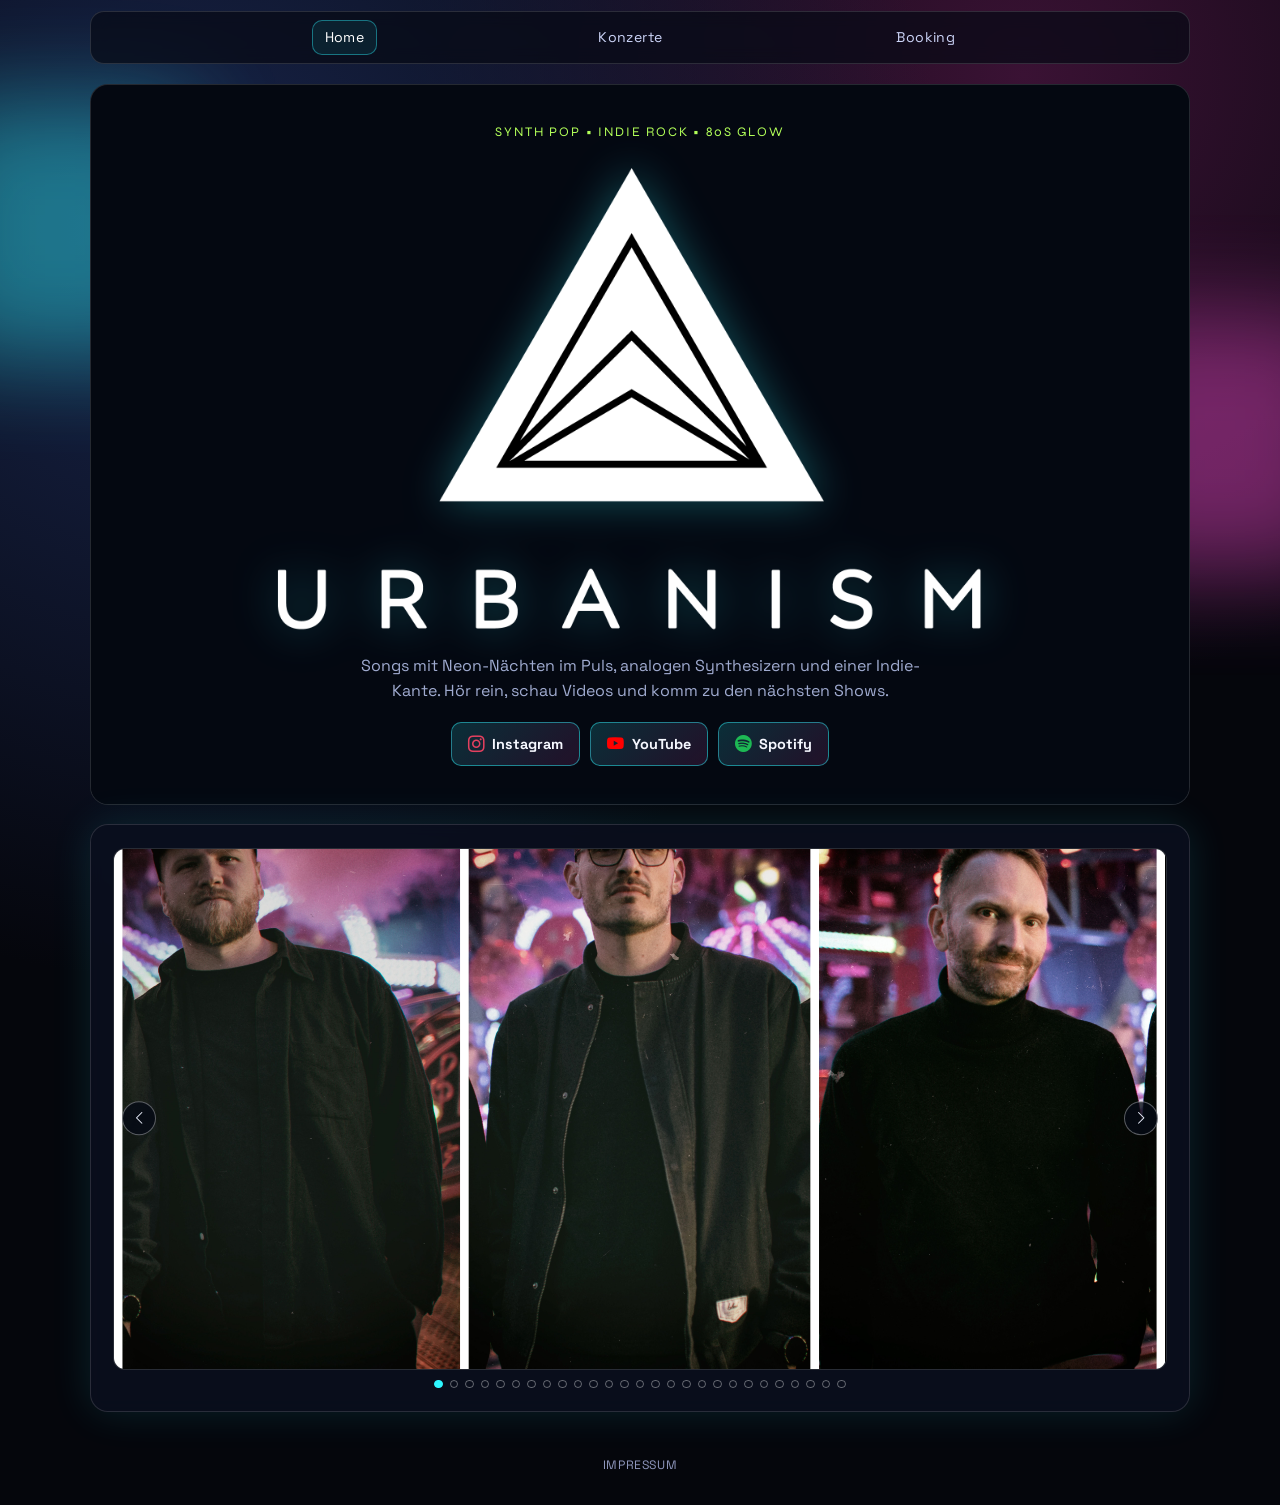
==== index.html @ 50b52d76 "feat: static website now" ====
<!doctype html>
<html lang="de">
  <head>
    <meta charset="utf-8" />
    <meta name="viewport" content="width=device-width, initial-scale=1" />
    <title>Urbanism | Synth-Pop aus der Nacht</title>
    <link rel="preconnect" href="https://fonts.googleapis.com" />
    <link rel="preconnect" href="https://fonts.gstatic.com" crossorigin />
    <link
      href="https://fonts.googleapis.com/css2?family=Space+Grotesk:wght@400;500;700&family=Syne:wght@500;700;800&display=swap"
      rel="stylesheet"
    />
    <link
      rel="stylesheet"
      href="https://cdn.jsdelivr.net/npm/bootstrap-icons@1.11.3/font/bootstrap-icons.min.css"
    />
    <link rel="stylesheet" href="static/css/styles.css" />
  </head>
  <body>
    <div class="bg-glow bg-glow-1"></div>
    <div class="bg-glow bg-glow-2"></div>

    <header class="site-nav-wrap">
      <nav class="site-nav">
        <div class="nav-links">
          <a class="active" href="index.html">Home</a>
          <a href="concerts.html">Konzerte</a>
          <a href="booking.html">Booking</a>
        </div>
      </nav>
    </header>

    <main class="container home-page">
      <section class="hero hero-visual" id="heroVisual">
        <div class="hero-overlay"></div>
        <div class="hero-content">
          <p class="eyebrow">Synth Pop • Indie Rock • 80s Glow</p>
          <img
            class="hero-logo"
            src="static/images/logos/urbanism_logo_transparent_inverted_crop.png"
            alt="Urbanism"
          />
          <p class="lead">
            Songs mit Neon-Nächten im Puls, analogen Synthesizern und einer Indie-Kante.
            Hör rein, schau Videos und komm zu den nächsten Shows.
          </p>
          <div class="link-grid">
            <a class="social-link brand-instagram" href="https://www.instagram.com/urbanismband" target="_blank" rel="noreferrer">
              <i class="bi bi-instagram" aria-hidden="true"></i><span>Instagram</span>
            </a>
            <a class="social-link brand-youtube" href="https://www.youtube.com/@urbanism2189" target="_blank" rel="noreferrer">
              <i class="bi bi-youtube" aria-hidden="true"></i><span>YouTube</span>
            </a>
            <a class="social-link brand-spotify" href="https://open.spotify.com/intl-de/artist/4f0oHoowwGmDo0QQyPyRIv?si=072f0c1e39ac46f1" target="_blank" rel="noreferrer">
              <i class="bi bi-spotify" aria-hidden="true"></i><span>Spotify</span>
            </a>
          </div>
        </div>
      </section>

      <section class="panel">
        <section class="gallery-carousel" data-carousel aria-label="Urbanism Gallery" id="homeGallery"></section>
      </section>
    </main>

    <footer class="site-footer">
      <a href="impressum.html">Impressum</a>
    </footer>

    <script src="static/js/gallery-carousel.js"></script>
    <script src="static/js/home-gallery.js"></script>
  </body>
</html>
---- static/css/styles.css ----
:root {
  --bg: #05060c;
  --panel: #0b1020cc;
  --text: #ecf0ff;
  --muted: #a0abd0;
  --cyan: #2df6ff;
  --pink: #ff4fd8;
  --lime: #b2ff59;
  --danger: #ff6b85;
  --border: #ffffff22;
  --shadow: 0 0 40px #2df6ff1f;
}

* {
  box-sizing: border-box;
}

body {
  margin: 0;
  font-family: "Space Grotesk", sans-serif;
  color: var(--text);
  background: radial-gradient(circle at 15% 15%, #18244a 0%, transparent 45%),
    radial-gradient(circle at 80% 5%, #3a1234 0%, transparent 35%), var(--bg);
  min-height: 100vh;
  overflow-x: hidden;
}

h1,
h2,
h3,
.eyebrow {
  margin: 0;
  font-family: "Syne", sans-serif;
}

p {
  margin: 0.2rem 0;
  color: var(--muted);
}

.bg-glow {
  position: fixed;
  width: 260px;
  height: 260px;
  filter: blur(48px);
  z-index: -2;
  opacity: 0.4;
}

.bg-glow-1 {
  background: var(--cyan);
  left: -70px;
  top: 100px;
}

.bg-glow-2 {
  background: var(--pink);
  right: -70px;
  top: 35%;
}

.site-nav-wrap {
  position: sticky;
  top: 0;
  z-index: 20;
  padding: 0.7rem 0 0.3rem;
}

.site-nav {
  width: min(1100px, 94vw);
  margin: 0 auto;
  border: 1px solid var(--border);
  border-radius: 14px;
  padding: 0.5rem 0.8rem;
  display: flex;
  justify-content: center;
  align-items: center;
  backdrop-filter: blur(8px);
  background: #070b16b8;
}

.nav-links {
  display: flex;
  width: 100%;
  justify-content: space-evenly;
  gap: 0;
}

.nav-links a {
  color: #cdd5f8;
  text-decoration: none;
  font-size: 0.88rem;
  letter-spacing: 0.03em;
  padding: 0.45rem 0.75rem;
  border-radius: 10px;
  border: 1px solid transparent;
}

.nav-links a.active,
.nav-links a:hover {
  border-color: #2df6ff66;
  color: #ffffff;
  background: #2df6ff14;
}

.container {
  width: min(1100px, 94vw);
  margin: 1rem auto 2.8rem;
  display: grid;
  gap: 1.2rem;
}

.hero,
.panel {
  border: 1px solid var(--border);
  border-radius: 18px;
  padding: 1.4rem;
  backdrop-filter: blur(8px);
}

.panel {
  background: var(--panel);
  box-shadow: var(--shadow);
}

.hero-visual {
  min-height: min(78vh, 760px);
  position: relative;
  overflow: hidden;
  display: flex;
  justify-content: center;
  align-items: end;
  background: #040811;
  isolation: isolate;
}

.hero-visual::before {
  content: "";
  position: absolute;
  inset: -14px;
  background-image: var(--hero-image);
  background-size: cover;
  background-position: center;
  filter: blur(5px) saturate(1.1);
  z-index: 0;
}

.hero-overlay {
  position: absolute;
  inset: 0;
  background: linear-gradient(180deg, #0408115e 0%, #040811dd 65%, #040811f4 100%);
  z-index: 1;
}

.hero-content {
  position: relative;
  z-index: 2;
  max-width: 880px;
  width: 100%;
  margin: 0 auto;
  padding: 1rem;
  text-align: center;
}

.hero-logo {
  width: min(760px, 88vw);
  height: auto;
  display: block;
  margin: 0.2rem auto 0;
  filter: drop-shadow(0 0 22px #2df6ff4f);
}

.eyebrow {
  font-size: 0.82rem;
  color: var(--lime);
  letter-spacing: 0.14em;
  text-transform: uppercase;
  margin-bottom: 0.5rem;
}

.lead {
  max-width: 58ch;
  margin: 0.9rem auto 0;
  line-height: 1.55;
  text-align: center;
}

.link-grid {
  margin-top: 1.15rem;
  display: flex;
  flex-wrap: wrap;
  gap: 0.65rem;
  justify-content: center;
}

.social-link,
.ticket,
button {
  display: inline-flex;
  align-items: center;
  justify-content: center;
  gap: 0.45rem;
  border: 1px solid #2df6ff77;
  background: linear-gradient(135deg, #2df6ff2a, #ff4fd81f);
  color: #f6f8ff;
  border-radius: 10px;
  padding: 0.62rem 1rem;
  font-size: 0.9rem;
  font-weight: 700;
  text-decoration: none;
  cursor: pointer;
}

.social-link .bi {
  font-size: 1.05rem;
}

.brand-instagram .bi {
  color: #e4405f;
}

.brand-youtube .bi {
  color: #ff0000;
}

.brand-spotify .bi {
  color: #1db954;
}

.social-link:hover,
.ticket:hover,
button:hover {
  border-color: #ff4fd8b0;
  transform: translateY(-1px);
}

.panel-head {
  display: flex;
  justify-content: space-between;
  align-items: baseline;
  gap: 0.8rem;
  margin-bottom: 0.75rem;
}

.panel-head span {
  color: var(--muted);
  font-size: 0.82rem;
  text-transform: uppercase;
  letter-spacing: 0.09em;
}

.gallery {
  display: grid;
  gap: 0.8rem;
  grid-template-columns: repeat(2, minmax(0, 1fr));
}

.gallery figure {
  margin: 0;
  border-radius: 14px;
  border: 1px solid var(--border);
  overflow: hidden;
  min-height: 220px;
}

.gallery img {
  width: 100%;
  height: 100%;
  object-fit: cover;
}

.gallery-carousel {
  position: relative;
}

.gallery-track-wrap {
  width: 100%;
  max-width: 100%;
  overflow: hidden;
  border-radius: 12px;
  border: 1px solid var(--border);
  background: #070b16;
}

.gallery-track {
  display: flex;
  width: 100%;
  transition: transform 0.35s ease;
  will-change: transform;
}

.gallery-slide {
  flex: 0 0 100%;
  width: 100%;
  min-width: 0;
  margin: 0;
  aspect-ratio: 3 / 2;
  max-height: min(62vh, 520px);
  overflow: hidden;
}

.gallery-slide img {
  display: block;
  width: 100%;
  height: 100%;
  object-fit: cover;
}

.gallery-controls {
  position: absolute;
  top: 50%;
  left: 0;
  right: 0;
  transform: translateY(-50%);
  display: flex;
  justify-content: space-between;
  padding: 0 0.55rem;
  pointer-events: none;
}

.gallery-arrow {
  width: 2.1rem;
  height: 2.1rem;
  border-radius: 999px;
  border: 1px solid #ffffff55;
  background: #060a16cc;
  color: #eef2ff;
  pointer-events: auto;
  padding: 0;
}

.gallery-arrow:hover {
  border-color: #2df6ffb8;
}

.gallery-dots {
  display: flex;
  justify-content: center;
  gap: 0.45rem;
  margin-top: 0.65rem;
}

.gallery-dot {
  width: 0.52rem;
  height: 0.52rem;
  border-radius: 999px;
  border: 1px solid #ffffff5f;
  background: transparent;
  padding: 0;
}

.gallery-dot.is-active {
  background: var(--cyan);
  border-color: var(--cyan);
}

.show-list {
  list-style: none;
  margin: 0;
  padding: 0;
  display: grid;
  gap: 0.8rem;
}

.show-list li {
  border: 1px solid var(--border);
  border-radius: 12px;
  padding: 0.9rem;
  display: flex;
  justify-content: space-between;
  align-items: center;
  gap: 0.9rem;
  background: #0a0f1de0;
}

.show-date {
  color: var(--cyan);
  font-weight: 700;
}

.show-list h3 {
  margin-top: 0.1rem;
  font-size: 1.06rem;
}

.notes,
.empty-state {
  color: var(--muted);
}

.ticket-disabled {
  border-color: #ffffff2f;
  color: #ccd1ef;
  background: transparent;
}

.booking-flow {
  margin-top: 1rem;
  width: 100%;
  border-top: 1px solid var(--border);
}

.booking-visual {
  margin: 0.95rem 0 0.35rem;
  border-radius: 12px;
  overflow: hidden;
  border: 1px solid var(--border);
  max-height: 420px;
}

.booking-visual img {
  width: 100%;
  height: 100%;
  max-height: 420px;
  object-fit: cover;
  object-position: center 32%;
  display: block;
}

.booking-item {
  padding: 1rem 0;
  border-bottom: 1px solid var(--border);
}

.booking-item h3 {
  margin-bottom: 0.45rem;
  font-size: 1.02rem;
}

.booking-item .ticket {
  margin-top: 0.45rem;
}

.legal-panel {
  max-width: 900px;
}

.legal-copy {
  display: grid;
  gap: 0.75rem;
}

.legal-copy h3 {
  margin: 0.5rem 0 0.15rem;
  font-size: 1rem;
}

.legal-copy p {
  line-height: 1.6;
}

.site-footer {
  width: min(1100px, 94vw);
  margin: 0 auto 2rem;
  display: flex;
  justify-content: center;
  gap: 1rem;
}

.site-footer a {
  color: #8e96bc;
  text-decoration: none;
  font-size: 0.76rem;
  letter-spacing: 0.05em;
  text-transform: uppercase;
}

.site-footer a:hover {
  color: var(--cyan);
}

.flash-stack {
  position: fixed;
  right: 1rem;
  top: 1rem;
  display: grid;
  gap: 0.45rem;
  z-index: 30;
}

.flash {
  padding: 0.7rem 0.9rem;
  border-radius: 8px;
  border: 1px solid var(--border);
  background: #090f20ea;
  font-size: 0.9rem;
}

.flash-success {
  border-color: #7fff9970;
}

.flash-error {
  border-color: #ff6b8575;
}

.admin-shell .panel {
  box-shadow: 0 0 35px #ff4fd829;
}

.narrow {
  width: min(560px, 100%);
  margin-inline: auto;
}

.stack {
  display: grid;
  gap: 0.9rem;
}

.grid-form {
  display: grid;
  gap: 0.7rem;
  grid-template-columns: repeat(2, minmax(0, 1fr));
}

.grid-form .full {
  grid-column: 1 / -1;
}

.admin-card {
  border: 1px solid var(--border);
  border-radius: 12px;
  padding: 0.8rem;
  margin-bottom: 0.8rem;
  display: grid;
  gap: 0.6rem;
}

label {
  display: grid;
  gap: 0.3rem;
  color: #d8ddff;
  font-size: 0.86rem;
}

input,
textarea {
  width: 100%;
  border-radius: 10px;
  border: 1px solid #ffffff2f;
  background: #0a1020;
  color: var(--text);
  padding: 0.6rem 0.7rem;
  font: inherit;
}

.subtle-link {
  color: var(--cyan);
  font-size: 0.9rem;
}

.pseudo-link {
  text-decoration: underline;
  text-underline-offset: 0.12rem;
}

.danger {
  background: #ff6b8520;
  border-color: #ff6b8590;
}

@media (max-width: 820px) {
  .site-nav {
    flex-direction: column;
    align-items: start;
    gap: 0.4rem;
  }

  .nav-links {
    width: 100%;
    flex-wrap: wrap;
  }

  .container {
    margin-top: 0.8rem;
  }

  .hero-visual {
    min-height: 70vh;
  }

  .hero-content {
    padding: 0.7rem;
  }

  .gallery,
  .grid-form,
  .show-list li {
    grid-template-columns: 1fr;
  }

  .show-list li {
    align-items: start;
  }
}
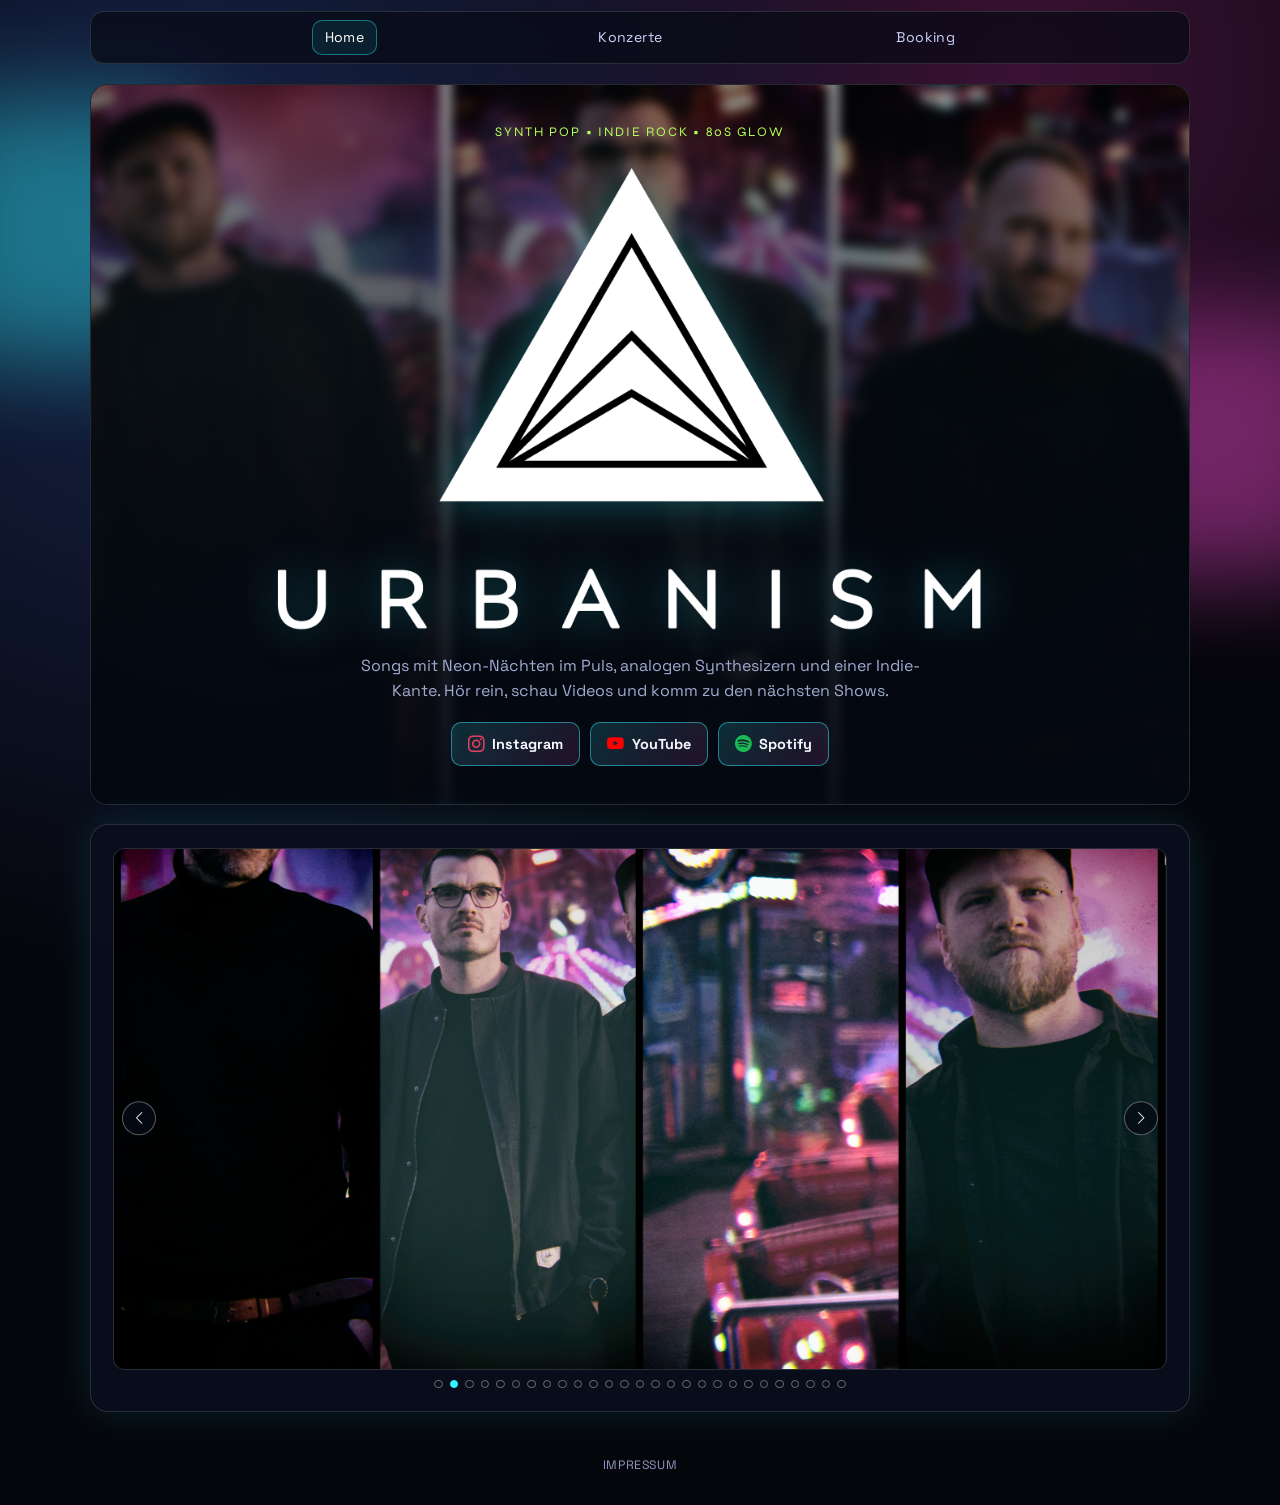
==== commit bd9a22f9: "Restore hero background blur" ====
--- a/index.html
+++ b/index.html
@@ -32,6 +32,7 @@
 
     <main class="container home-page">
       <section class="hero hero-visual" id="heroVisual">
+        <img id="heroBg" class="hero-bg" src="static/images/photos/DSC_5221.jpg" alt="" aria-hidden="true" />
         <div class="hero-overlay"></div>
         <div class="hero-content">
           <p class="eyebrow">Synth Pop • Indie Rock • 80s Glow</p>
--- a/static/css/styles.css
+++ b/static/css/styles.css
@@ -138,7 +138,7 @@
   content: "";
   position: absolute;
   inset: -14px;
-  background-image: var(--hero-image);
+  background-image: var(--hero-image, url("../images/photos/DSC_5221.jpg"));
   background-size: cover;
   background-position: center;
   filter: blur(5px) saturate(1.1);
@@ -594,3 +594,15 @@
     align-items: start;
   }
 }
+
+.hero-bg {
+  position: absolute;
+  inset: 0;
+  width: 100%;
+  height: 100%;
+  object-fit: cover;
+  object-position: center;
+  filter: blur(5px) saturate(1.1);
+  transform: scale(1.06);
+  z-index: 0;
+}
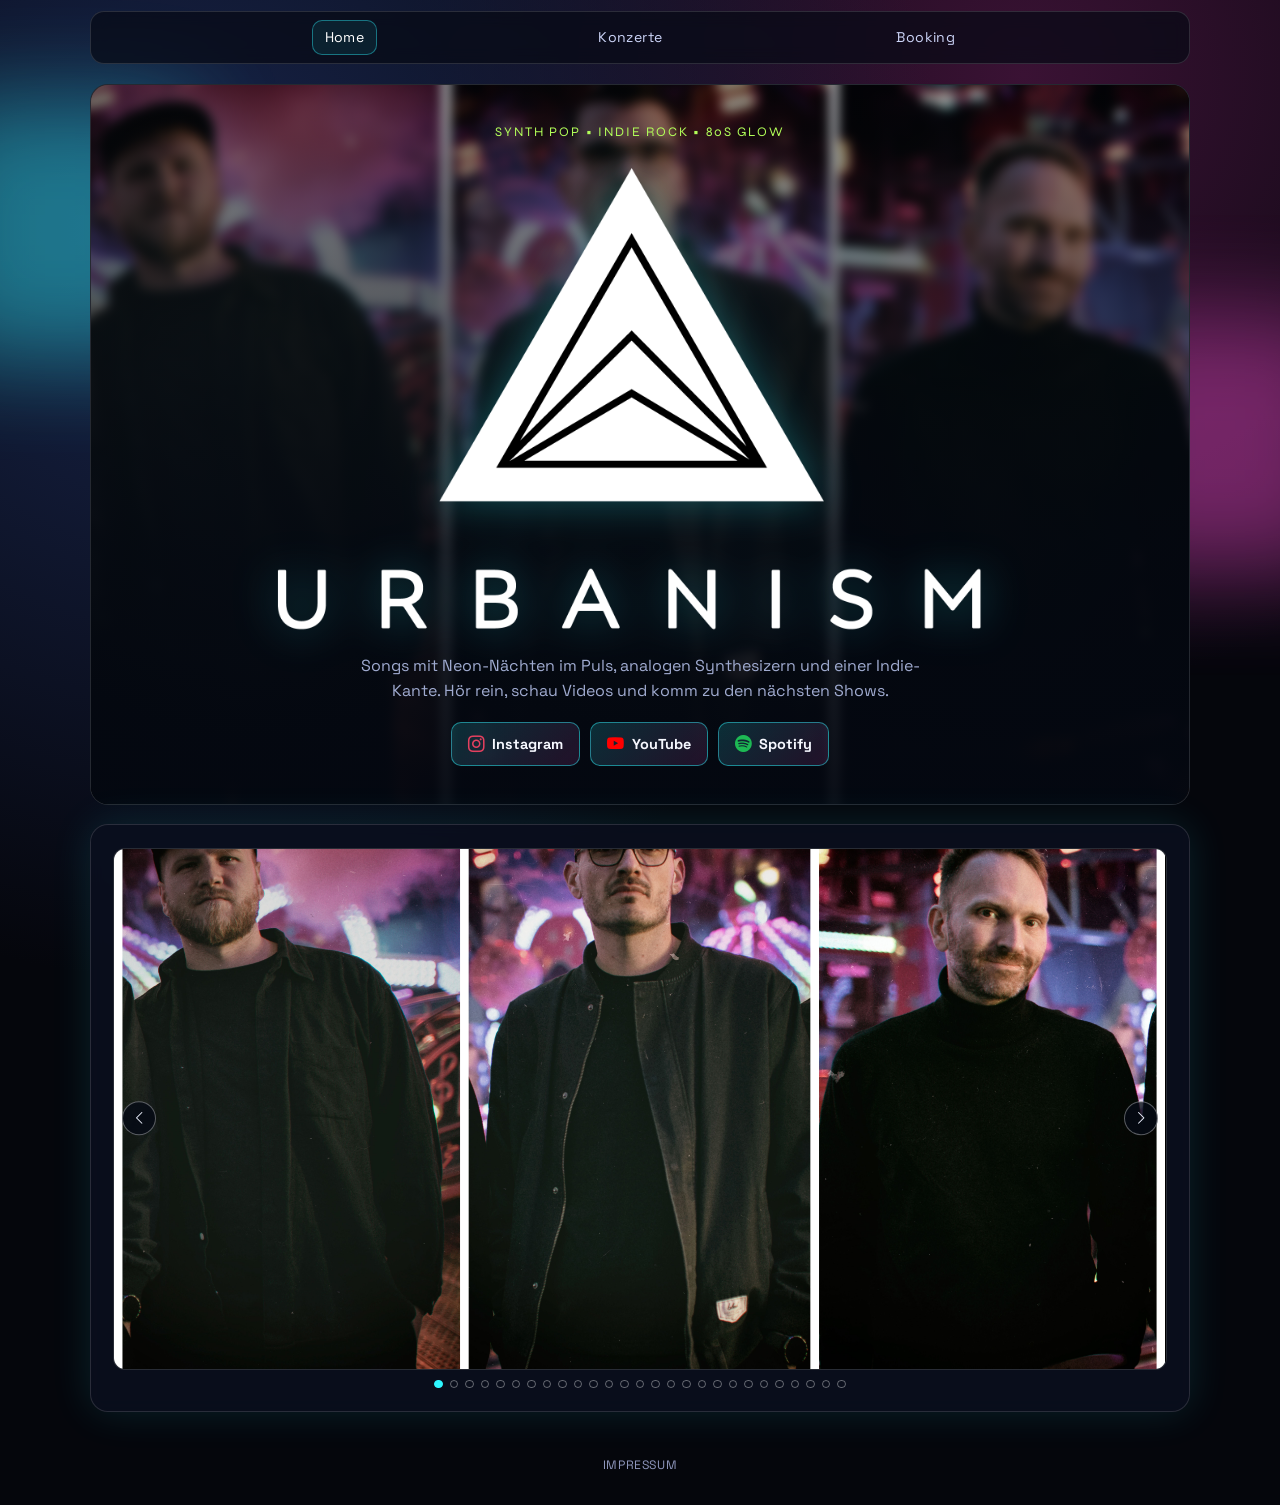
==== commit 5222f418: "feat: favicon" ====
--- a/index.html
+++ b/index.html
@@ -3,6 +3,7 @@
   <head>
     <meta charset="utf-8" />
     <meta name="viewport" content="width=device-width, initial-scale=1" />
+    <link rel="icon" type="image/svg+xml" href="static/images/logos/favicon.svg" />
     <title>Urbanism | Synth-Pop aus der Nacht</title>
     <link rel="preconnect" href="https://fonts.googleapis.com" />
     <link rel="preconnect" href="https://fonts.gstatic.com" crossorigin />
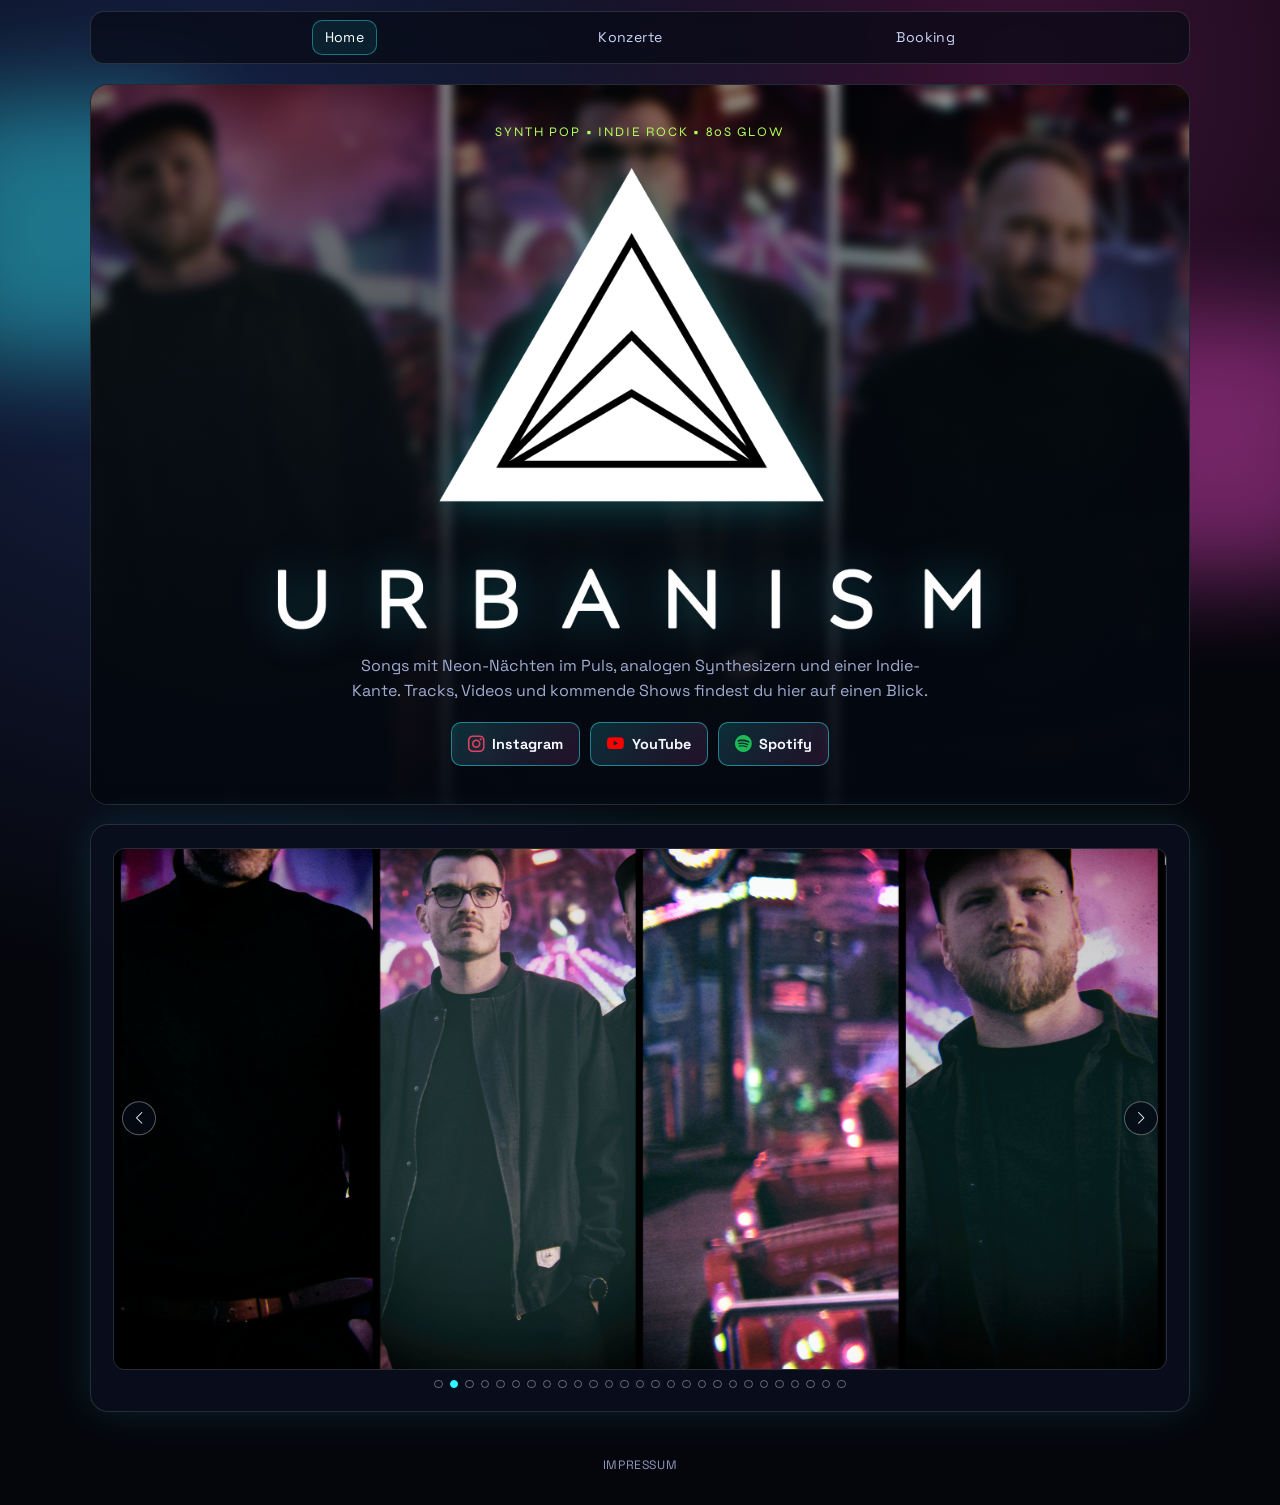
==== commit 3b1674a8: "feat: cleanup" ====
--- a/index.html
+++ b/index.html
@@ -4,7 +4,7 @@
     <meta charset="utf-8" />
     <meta name="viewport" content="width=device-width, initial-scale=1" />
     <link rel="icon" type="image/svg+xml" href="static/images/logos/favicon.svg" />
-    <title>Urbanism | Synth-Pop aus der Nacht</title>
+    <title>Urbanism - Synth Pop aus Kassel</title>
     <link rel="preconnect" href="https://fonts.googleapis.com" />
     <link rel="preconnect" href="https://fonts.gstatic.com" crossorigin />
     <link
@@ -44,7 +44,7 @@
           />
           <p class="lead">
             Songs mit Neon-Nächten im Puls, analogen Synthesizern und einer Indie-Kante.
-            Hör rein, schau Videos und komm zu den nächsten Shows.
+            Tracks, Videos und kommende Shows findest du hier auf einen Blick.
           </p>
           <div class="link-grid">
             <a class="social-link brand-instagram" href="https://www.instagram.com/urbanismband" target="_blank" rel="noreferrer">
--- a/static/css/styles.css
+++ b/static/css/styles.css
@@ -11,18 +11,27 @@
   --shadow: 0 0 40px #2df6ff1f;
 }
 
+html {
+  width: 100%;
+  max-width: 100%;
+  overflow-x: clip;
+  -webkit-text-size-adjust: 100%;
+}
+
 * {
   box-sizing: border-box;
 }
 
 body {
   margin: 0;
+  width: 100%;
+  max-width: 100%;
   font-family: "Space Grotesk", sans-serif;
   color: var(--text);
   background: radial-gradient(circle at 15% 15%, #18244a 0%, transparent 45%),
     radial-gradient(circle at 80% 5%, #3a1234 0%, transparent 35%), var(--bg);
   min-height: 100vh;
-  overflow-x: hidden;
+  overflow-x: clip;
 }
 
 h1,
@@ -67,7 +76,7 @@
 }
 
 .site-nav {
-  width: min(1100px, 94vw);
+  width: min(1100px, calc(100% - 1rem));
   margin: 0 auto;
   border: 1px solid var(--border);
   border-radius: 14px;
@@ -104,7 +113,7 @@
 }
 
 .container {
-  width: min(1100px, 94vw);
+  width: min(1100px, calc(100% - 1rem));
   margin: 1rem auto 2.8rem;
   display: grid;
   gap: 1.2rem;
@@ -183,6 +192,7 @@
   margin: 0.9rem auto 0;
   line-height: 1.55;
   text-align: center;
+  overflow-wrap: break-word;
 }
 
 .link-grid {
@@ -191,6 +201,7 @@
   flex-wrap: wrap;
   gap: 0.65rem;
   justify-content: center;
+  width: 100%;
 }
 
 .social-link,
@@ -271,6 +282,9 @@
 
 .gallery-carousel {
   position: relative;
+  width: 100%;
+  max-width: 100%;
+  overflow: hidden;
 }
 
 .gallery-track-wrap {
@@ -285,6 +299,8 @@
 .gallery-track {
   display: flex;
   width: 100%;
+  max-width: 100%;
+  min-width: 0;
   transition: transform 0.35s ease;
   will-change: transform;
 }
@@ -336,8 +352,11 @@
 .gallery-dots {
   display: flex;
   justify-content: center;
+  flex-wrap: wrap;
   gap: 0.45rem;
   margin-top: 0.65rem;
+  max-width: 100%;
+  overflow: hidden;
 }
 
 .gallery-dot {
@@ -450,7 +469,7 @@
 }
 
 .site-footer {
-  width: min(1100px, 94vw);
+  width: min(1100px, calc(100% - 1rem));
   margin: 0 auto 2rem;
   display: flex;
   justify-content: center;
@@ -573,6 +592,7 @@
   }
 
   .container {
+    width: min(700px, calc(100% - 1rem));
     margin-top: 0.8rem;
   }
 
@@ -582,6 +602,33 @@
 
   .hero-content {
     padding: 0.7rem;
+    max-width: 100%;
+  }
+
+  .hero-logo {
+    width: min(78vw, 460px);
+  }
+
+  .home-page .panel,
+  .home-page .hero {
+    padding: 0.95rem;
+  }
+
+  .home-page .link-grid {
+    justify-content: center;
+    gap: 0.55rem;
+  }
+
+  .home-page .social-link {
+    flex: 1 1 calc(50% - 0.55rem);
+    max-width: calc(50% - 0.55rem);
+    min-width: 0;
+  }
+
+  .home-page .gallery-carousel,
+  .home-page .gallery-track-wrap {
+    width: 100%;
+    max-width: 100%;
   }
 
   .gallery,
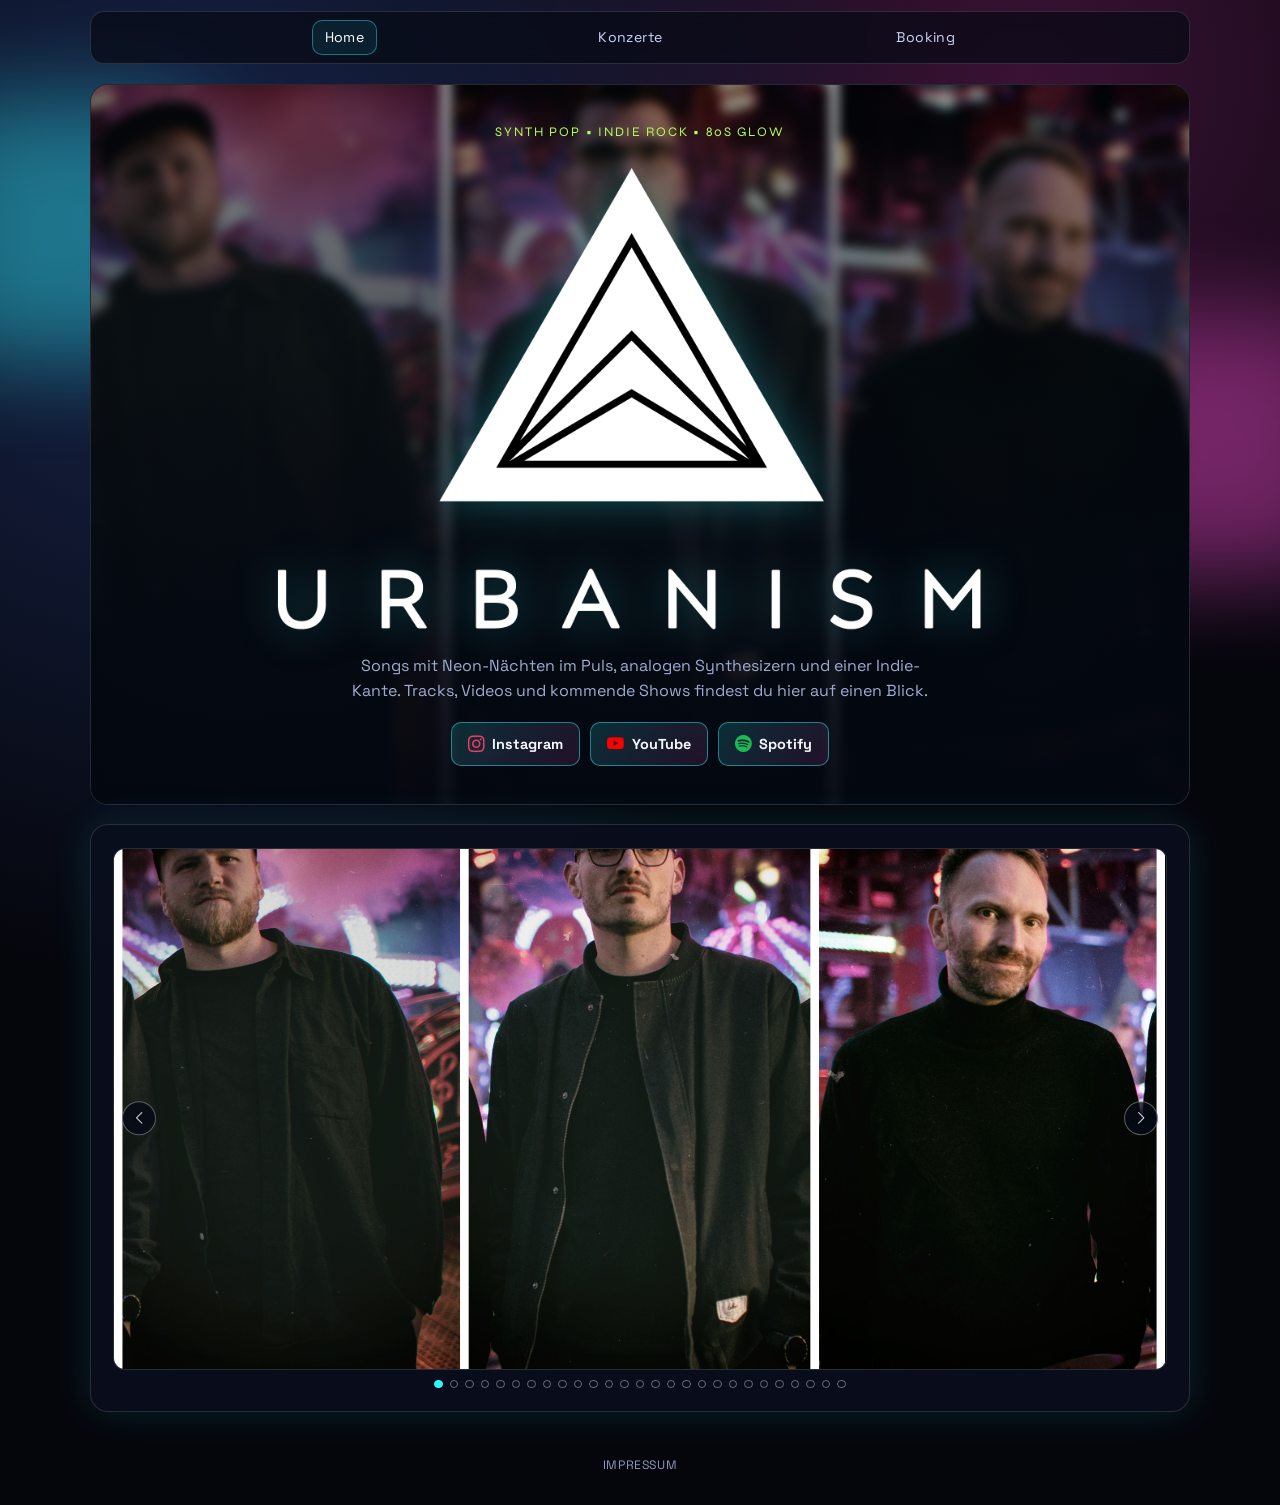
==== commit 296b3268: "feat: seo" ====
--- a/index.html
+++ b/index.html
@@ -5,6 +5,24 @@
     <meta name="viewport" content="width=device-width, initial-scale=1" />
     <link rel="icon" type="image/svg+xml" href="static/images/logos/favicon.svg" />
     <title>Urbanism - Synth Pop aus Kassel</title>
+    <meta name="description" content="Urbanism ist Synth Pop / 80s Glow aus Kassel. Tracks, Videos und Upcoming Shows auf einen Blick." />
+    <meta name="robots" content="index,follow" />
+    <meta name="theme-color" content="#05060c" />
+    <link rel="canonical" href="https://sh0rtcircuit.github.io/urbanism_website/index.html" />
+
+    <meta property="og:type" content="website" />
+    <meta property="og:locale" content="de_DE" />
+    <meta property="og:site_name" content="Urbanism" />
+    <meta property="og:title" content="Urbanism - Synth Pop / 80s Glow aus Kassel" />
+    <meta property="og:description" content="Urbanism ist Synth Pop / 80s Glow aus Kassel. Tracks, Videos und Upcoming Shows auf einen Blick." />
+    <meta property="og:url" content="https://sh0rtcircuit.github.io/urbanism_website/index.html" />
+    <meta property="og:image" content="https://sh0rtcircuit.github.io/urbanism_website/static/images/photos/DSC_5221.jpg" />
+    <meta property="og:image:alt" content="Urbanism Bandfoto" />
+
+    <meta name="twitter:card" content="summary_large_image" />
+    <meta name="twitter:title" content="Urbanism - Synth Pop / 80s Glow aus Kassel" />
+    <meta name="twitter:description" content="Urbanism ist Synth Pop / 80s Glow aus Kassel. Tracks, Videos und Upcoming Shows auf einen Blick." />
+    <meta name="twitter:image" content="https://sh0rtcircuit.github.io/urbanism_website/static/images/photos/DSC_5221.jpg" />
     <link rel="preconnect" href="https://fonts.googleapis.com" />
     <link rel="preconnect" href="https://fonts.gstatic.com" crossorigin />
     <link
